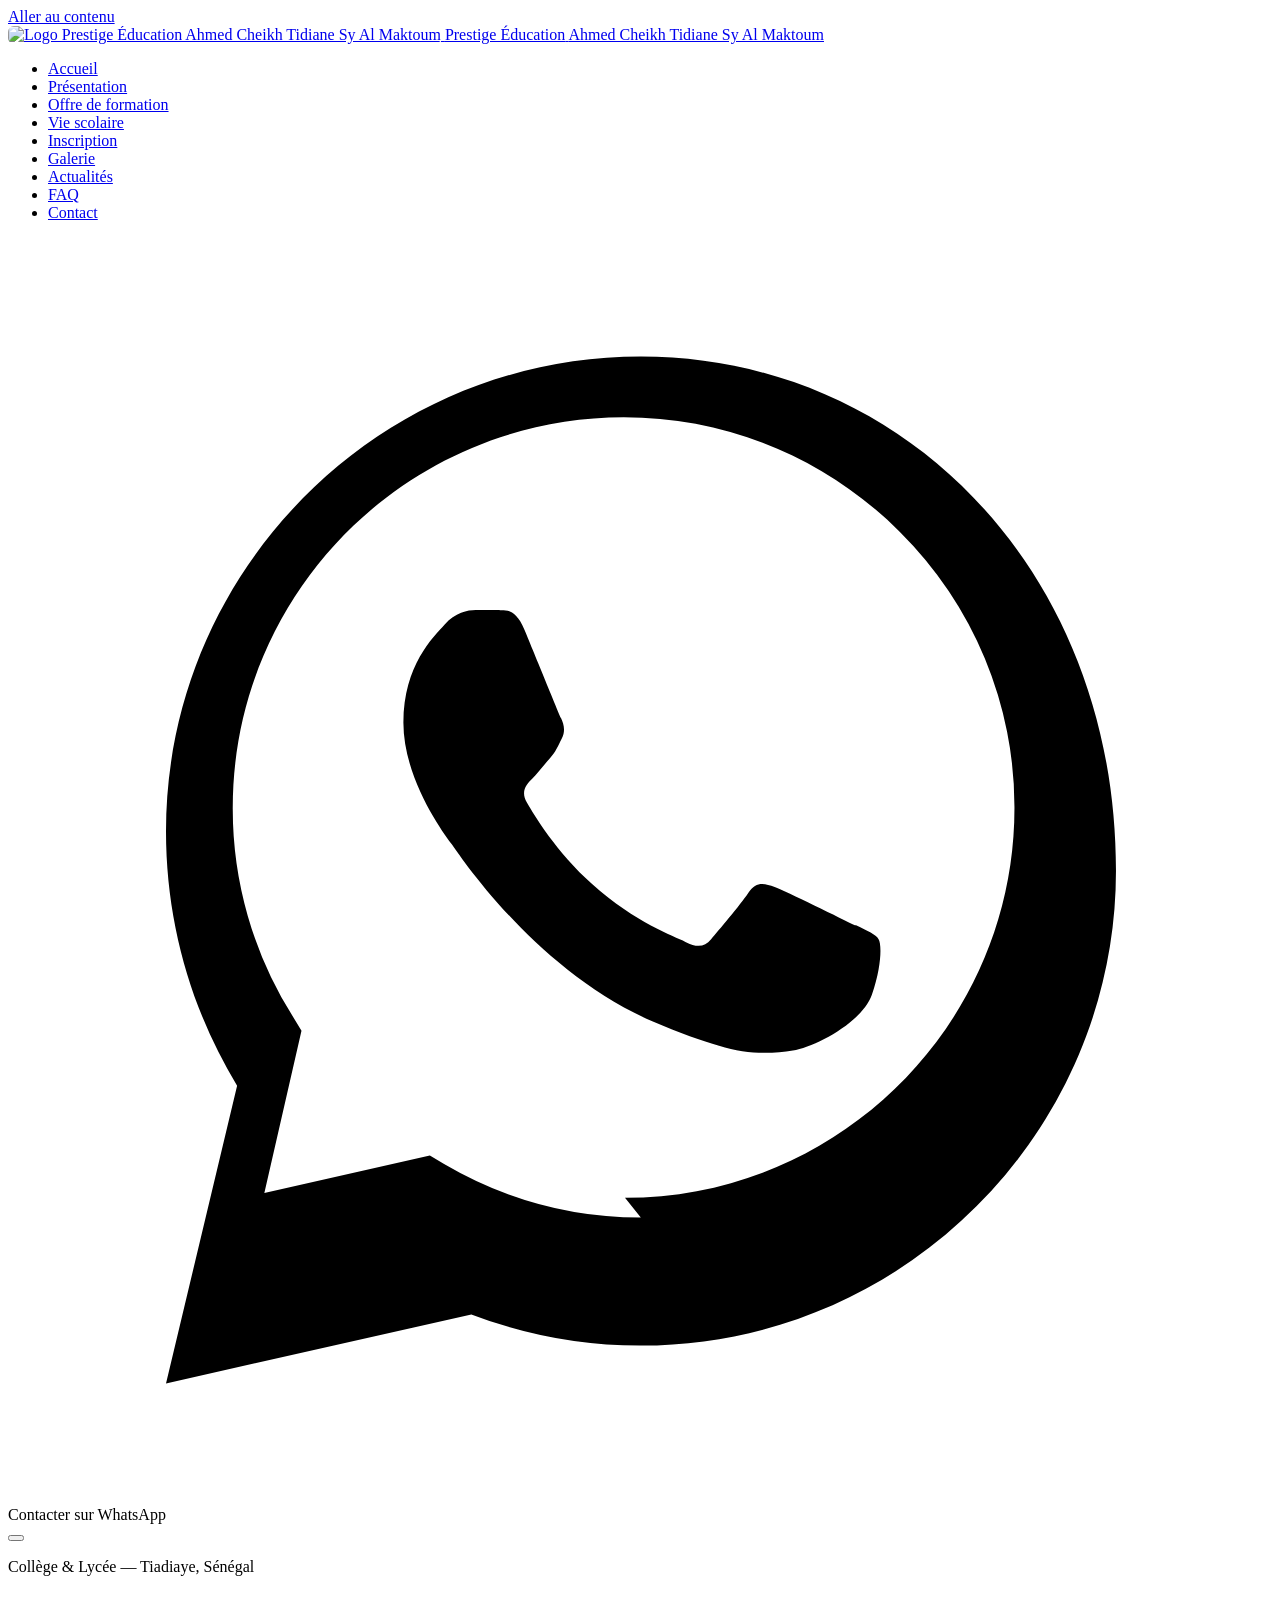
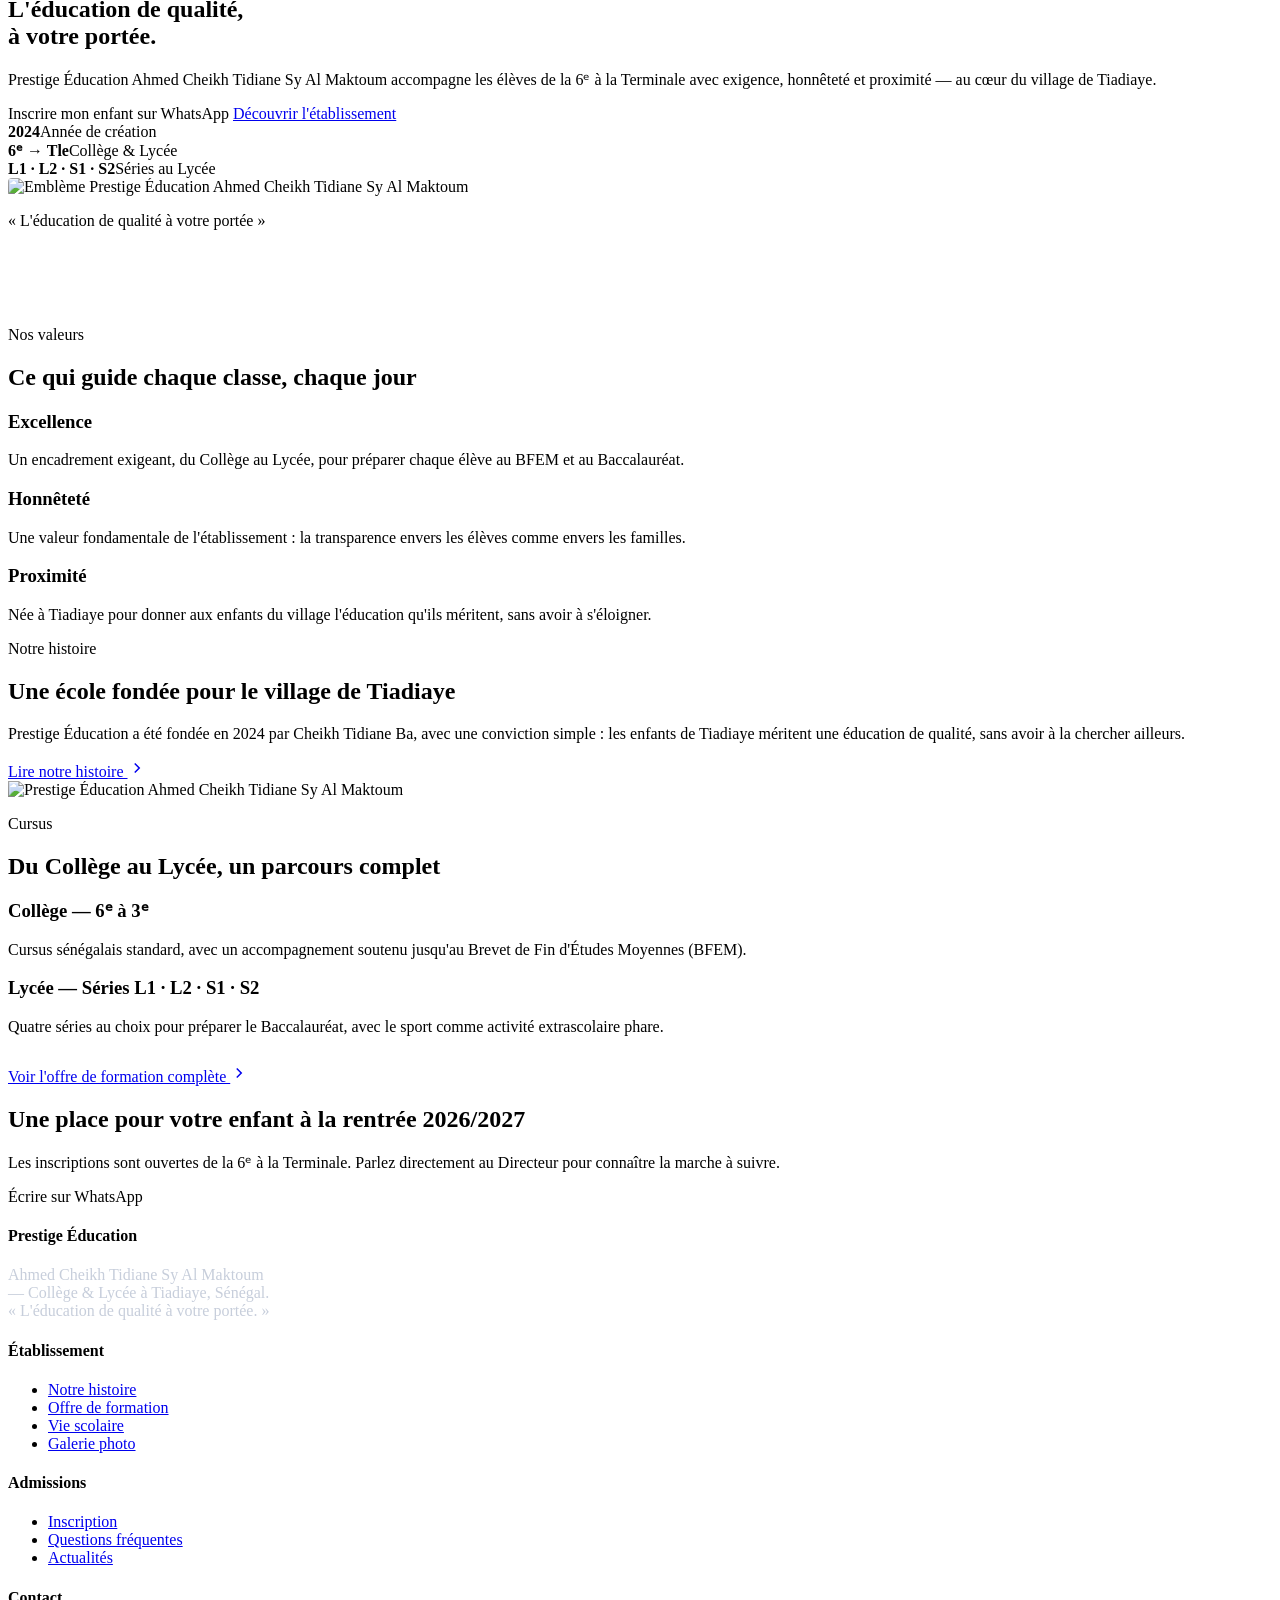
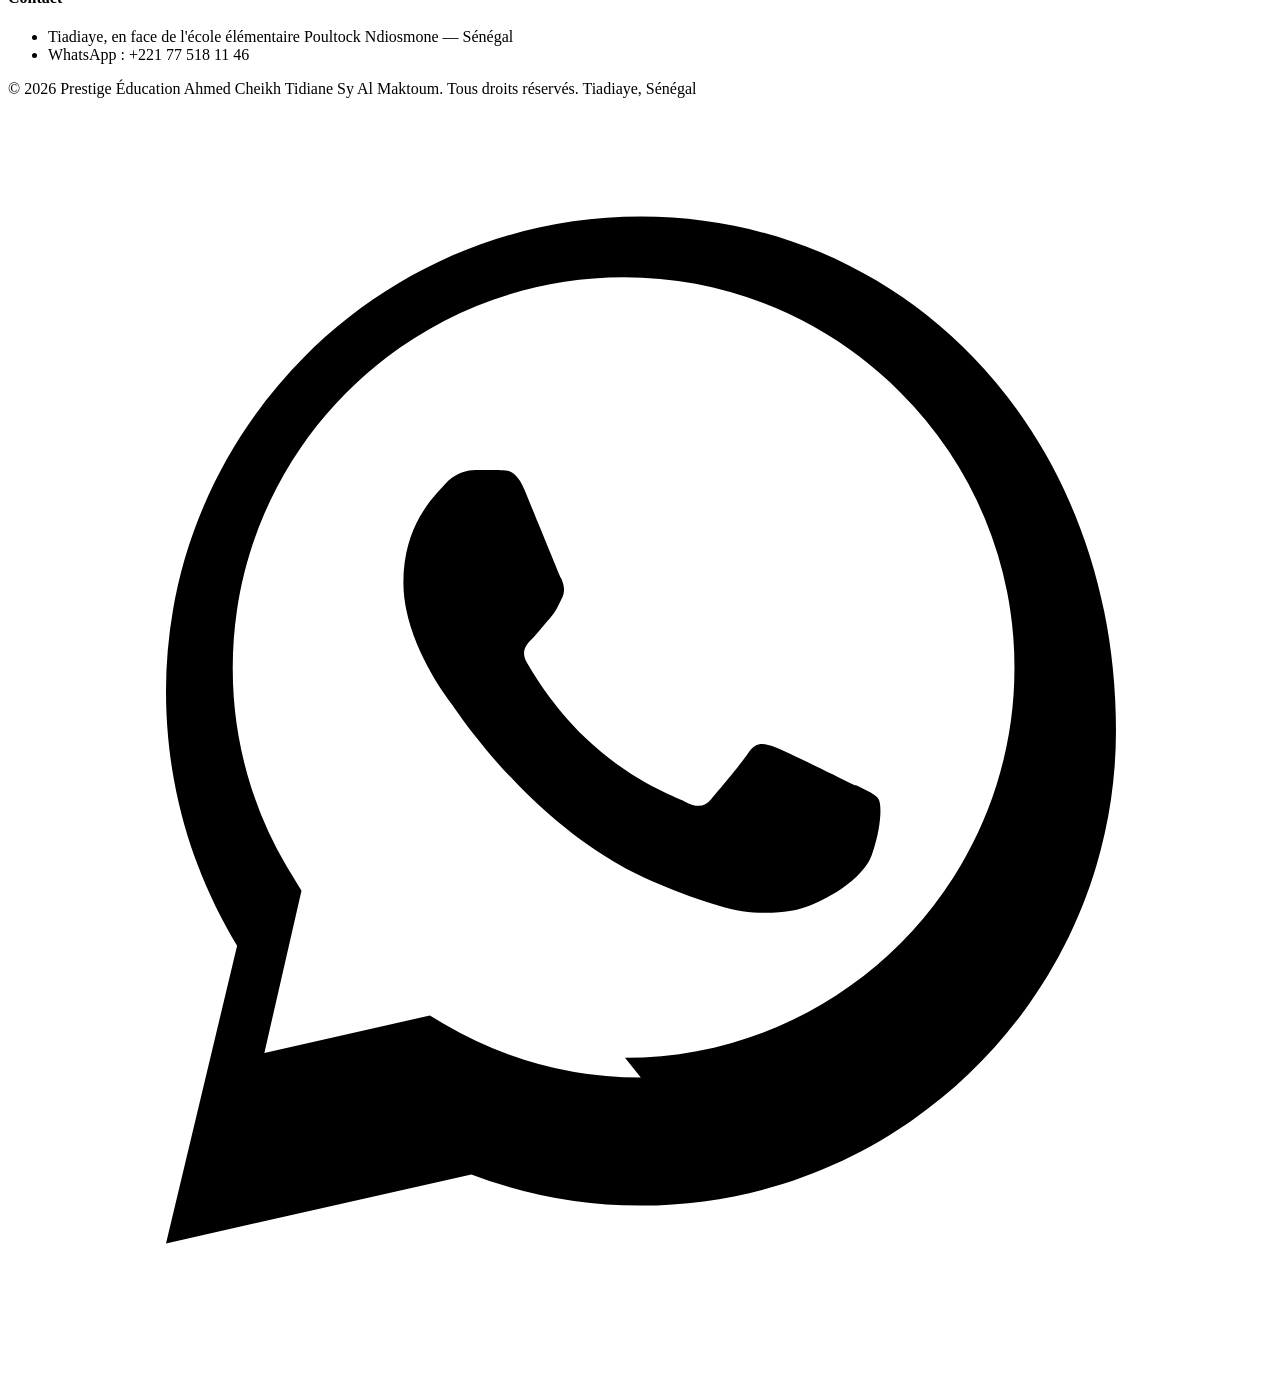
==== index.html @ 065942e3 "Add files via upload" ====
<!doctype html>
<html lang="fr">
<head>
<meta charset="UTF-8">
<meta name="viewport" content="width=device-width, initial-scale=1.0">
<title>Accueil — Prestige Éducation Ahmed Cheikh Tidiane Sy Al Maktoum</title>
<meta name="description" content="Collège et Lycée Prestige Éducation Ahmed Cheikh Tidiane Sy Al Maktoum à Tiadiaye, Sénégal.">
<link rel="icon" href="data:image/svg+xml,<svg xmlns=%22http://www.w3.org/2000/svg%22 viewBox=%220 0 100 100%22><circle cx=%2250%22 cy=%2250%22 r=%2248%22 fill=%22%230E2A52%22/></svg>">
<link rel="preconnect" href="https://fonts.googleapis.com">
<link rel="preconnect" href="https://fonts.gstatic.com" crossorigin>
<link href="https://fonts.googleapis.com/css2?family=Fraunces:ital,opsz,wght@0,9..144,400;0,9..144,600;0,9..144,700;1,9..144,500&family=Work+Sans:wght@400;500;600;700&display=swap" rel="stylesheet">
<link rel="stylesheet" href="css/style.css">
</head>
<body>
<a href="#main" class="skip-link">Aller au contenu</a>
<header class="site-header">
  <div class="container nav-row">
    <a href="index.html" class="brand">
      <img src="images/logo.jpeg" alt="Logo Prestige Éducation Ahmed Cheikh Tidiane Sy Al Maktoum" class="emblem" style="border-radius:6px;">
      <span class="brand-text">
        <span class="line1">Prestige Éducation</span>
        <span class="line2">Ahmed Cheikh Tidiane Sy Al Maktoum</span>
      </span>
    </a>
    <nav class="main-nav" aria-label="Navigation principale">
      <ul>
        <li><a href="index.html" class="active">Accueil</a></li>
<li><a href="presentation.html" class="">Présentation</a></li>
<li><a href="formation.html" class="">Offre de formation</a></li>
<li><a href="vie-scolaire.html" class="">Vie scolaire</a></li>
<li><a href="inscription.html" class="">Inscription</a></li>
<li><a href="galerie.html" class="">Galerie</a></li>
<li><a href="actualites.html" class="">Actualités</a></li>
<li><a href="faq.html" class="">FAQ</a></li>
<li><a href="contact.html" class="">Contact</a></li>

      </ul>
      <a class="btn nav-cta" data-wa data-wa-message="Bonjour, je souhaite avoir des informations sur Prestige Éducation Ahmed Cheikh Tidiane Sy Al Maktoum.">
        <svg viewBox="0 0 32 32" fill="currentColor" xmlns="http://www.w3.org/2000/svg"><path d="M16.02 3C9.4 3 4 8.4 4 15.02c0 2.36.66 4.56 1.8 6.44L4 29l7.73-1.75a11.94 11.94 0 0 0 4.29.79h.01c6.62 0 12.02-5.4 12.02-12.02C28.05 8.4 22.65 3 16.02 3zm0 21.8h-.01a9.9 9.9 0 0 1-4.97-1.36l-.36-.21-4.19.95.94-4.11-.23-.38a9.83 9.83 0 0 1-1.51-5.27c0-5.45 4.43-9.88 9.9-9.88 2.64 0 5.12 1.03 6.99 2.9a9.82 9.82 0 0 1 2.9 6.99c0 5.45-4.43 9.87-9.86 9.87zm5.42-7.4c-.3-.15-1.76-.87-2.03-.97-.27-.1-.47-.15-.67.15-.2.3-.77.97-.94 1.17-.17.2-.35.22-.65.07-.3-.15-1.24-.46-2.37-1.47-.88-.78-1.47-1.75-1.64-2.05-.17-.3-.02-.46.13-.61.13-.13.3-.35.45-.52.15-.17.2-.3.3-.5.1-.2.05-.37-.02-.52-.07-.15-.67-1.62-.92-2.22-.24-.58-.49-.5-.67-.51h-.57c-.2 0-.52.07-.79.37s-1.04 1.02-1.04 2.48 1.07 2.87 1.22 3.07c.15.2 2.1 3.2 5.08 4.49.71.31 1.26.49 1.69.62.71.23 1.36.2 1.87.12.57-.09 1.76-.72 2-1.41.25-.7.25-1.29.17-1.41-.07-.12-.27-.2-.57-.35z"/></svg> Contacter sur WhatsApp
      </a>
    </nav>
    <button class="nav-toggle" aria-label="Ouvrir le menu" aria-expanded="false">
      <span></span><span></span><span></span>
    </button>
  </div>
</header>
<main id="main">

<section class="hero">
  <div class="container">
    <div class="hero-copy reveal in">
      <p class="eyebrow">Collège &amp; Lycée — Tiadiaye, Sénégal</p>
      <h1>L'éducation de qualité,<br>à votre portée.</h1>
      <p class="lede">Prestige Éducation Ahmed Cheikh Tidiane Sy Al Maktoum accompagne les élèves de la 6ᵉ à la Terminale avec exigence, honnêteté et proximité — au cœur du village de Tiadiaye.</p>
      <div class="buttons">
        <a class="btn btn-primary" data-wa data-wa-message="Bonjour, je souhaite inscrire mon enfant à Prestige Éducation Ahmed Cheikh Tidiane Sy Al Maktoum. Pouvez-vous m'indiquer la marche à suivre ?">Inscrire mon enfant sur WhatsApp</a>
        <a class="btn btn-outline" href="presentation.html">Découvrir l'établissement</a>
      </div>
      <div class="hero-stats">
        <div><strong>2024</strong><span>Année de création</span></div>
        <div><strong>6ᵉ → Tle</strong><span>Collège &amp; Lycée</span></div>
        <div><strong>L1 · L2 · S1 · S2</strong><span>Séries au Lycée</span></div>
      </div>
    </div>
    <div class="hero-crest reveal in">
      <img src="images/logo.jpeg" alt="Emblème Prestige Éducation Ahmed Cheikh Tidiane Sy Al Maktoum" style="border-radius:4px;">
      <p class="path-caption">« L'éducation de qualité à votre portée »</p>
    </div>
  </div>
  <div class="trail" aria-hidden="true">
  <svg viewBox="0 0 1180 56" preserveAspectRatio="none">
    <path d="M0 40 C 200 10, 400 60, 600 28 S 1000 10, 1180 34" fill="none" stroke="var(--gold-light)" stroke-width="2" stroke-dasharray="1 10" stroke-linecap="round"/>
  </svg>
</div>
</section>

<section class="section-alt">
  <div class="container">
    <div class="section-head center reveal">
      <p class="eyebrow" style="justify-content:center;">Nos valeurs</p>
      <h2>Ce qui guide chaque classe, chaque jour</h2>
    </div>
    <div class="grid grid-3">
      <div class="card value-card reveal"><h3>Excellence</h3><p>Un encadrement exigeant, du Collège au Lycée, pour préparer chaque élève au BFEM et au Baccalauréat.</p></div>
      <div class="card value-card reveal"><h3>Honnêteté</h3><p>Une valeur fondamentale de l'établissement : la transparence envers les élèves comme envers les familles.</p></div>
      <div class="card value-card reveal"><h3>Proximité</h3><p>Née à Tiadiaye pour donner aux enfants du village l'éducation qu'ils méritent, sans avoir à s'éloigner.</p></div>
    </div>
  </div>
</section>

<section>
  <div class="container">
    <div class="grid grid-2" style="align-items:center;gap:60px;">
      <div class="reveal">
        <p class="eyebrow">Notre histoire</p>
        <h2>Une école fondée pour le village de Tiadiaye</h2>
        <p>Prestige Éducation a été fondée en 2024 par Cheikh Tidiane Ba, avec une conviction simple : les enfants de Tiadiaye méritent une éducation de qualité, sans avoir à la chercher ailleurs.</p>
        <a class="btn btn-outline" href="presentation.html">Lire notre histoire <svg viewBox="0 0 24 24" width="18" height="18" fill="none" stroke="currentColor" stroke-width="2"><path d="M9 18l6-6-6-6"/></svg></a>
      </div>
      <div class="reveal">
        <div class="card" style="padding:0;overflow:hidden;">
          <img src="images/logo.jpeg" alt="Prestige Éducation Ahmed Cheikh Tidiane Sy Al Maktoum">
        </div>
      </div>
    </div>
  </div>
</section>

<section class="section-alt">
  <div class="container">
    <div class="section-head reveal">
      <p class="eyebrow">Cursus</p>
      <h2>Du Collège au Lycée, un parcours complet</h2>
    </div>
    <div class="grid grid-2">
      <div class="card reveal">
        <h3>Collège — 6ᵉ à 3ᵉ</h3>
        <p>Cursus sénégalais standard, avec un accompagnement soutenu jusqu'au Brevet de Fin d'Études Moyennes (BFEM).</p>
      </div>
      <div class="card reveal">
        <h3>Lycée — Séries L1 · L2 · S1 · S2</h3>
        <p>Quatre séries au choix pour préparer le Baccalauréat, avec le sport comme activité extrascolaire phare.</p>
      </div>
    </div>
    <p style="margin-top:28px;"><a class="btn btn-gold" href="formation.html">Voir l'offre de formation complète <svg viewBox="0 0 24 24" width="18" height="18" fill="none" stroke="currentColor" stroke-width="2"><path d="M9 18l6-6-6-6"/></svg></a></p>
  </div>
</section>

<section class="section-navy">
  <div class="container cta-banner">
    <h2>Une place pour votre enfant à la rentrée 2026/2027</h2>
    <p>Les inscriptions sont ouvertes de la 6ᵉ à la Terminale. Parlez directement au Directeur pour connaître la marche à suivre.</p>
    <div class="buttons">
      <a class="btn btn-primary" data-wa data-wa-message="Bonjour, je souhaite inscrire mon enfant à Prestige Éducation Ahmed Cheikh Tidiane Sy Al Maktoum. Pouvez-vous m'indiquer la marche à suivre ?">Écrire sur WhatsApp</a>
      <a class="btn btn-outline" style="border-color:#fff;color:#fff;" href="inscription.html">Voir la procédure d'inscription</a>
    </div>
  </div>
</section>
</main>
<footer class="site-footer">
  <div class="container">
    <div class="footer-grid">
      <div>
        <h4>Prestige Éducation</h4>
        <p style="color:#C7CEDB;max-width:34ch;">Ahmed Cheikh Tidiane Sy Al Maktoum — Collège &amp; Lycée à Tiadiaye, Sénégal. « L'éducation de qualité à votre portée. »</p>
      </div>
      <div>
        <h4>Établissement</h4>
        <ul>
          <li><a href="presentation.html">Notre histoire</a></li>
          <li><a href="formation.html">Offre de formation</a></li>
          <li><a href="vie-scolaire.html">Vie scolaire</a></li>
          <li><a href="galerie.html">Galerie photo</a></li>
        </ul>
      </div>
      <div>
        <h4>Admissions</h4>
        <ul>
          <li><a href="inscription.html">Inscription</a></li>
          <li><a href="faq.html">Questions fréquentes</a></li>
          <li><a href="actualites.html">Actualités</a></li>
        </ul>
      </div>
      <div>
        <h4>Contact</h4>
        <ul>
          <li>Tiadiaye, en face de l'école élémentaire Poultock Ndiosmone — Sénégal</li>
          <li><a data-wa data-wa-message="Bonjour, je souhaite avoir des informations sur Prestige Éducation Ahmed Cheikh Tidiane Sy Al Maktoum.">WhatsApp : +221 77 518 11 46</a></li>
        </ul>
      </div>
    </div>
    <div class="footer-bottom">
      <span>© 2026 Prestige Éducation Ahmed Cheikh Tidiane Sy Al Maktoum. Tous droits réservés.</span>
      <span>Tiadiaye, Sénégal</span>
    </div>
  </div>
</footer>
<a class="wa-float" data-wa data-wa-message="Bonjour, je souhaite avoir des informations sur Prestige Éducation Ahmed Cheikh Tidiane Sy Al Maktoum." aria-label="Discuter sur WhatsApp"><svg viewBox="0 0 32 32" fill="currentColor" xmlns="http://www.w3.org/2000/svg"><path d="M16.02 3C9.4 3 4 8.4 4 15.02c0 2.36.66 4.56 1.8 6.44L4 29l7.73-1.75a11.94 11.94 0 0 0 4.29.79h.01c6.62 0 12.02-5.4 12.02-12.02C28.05 8.4 22.65 3 16.02 3zm0 21.8h-.01a9.9 9.9 0 0 1-4.97-1.36l-.36-.21-4.19.95.94-4.11-.23-.38a9.83 9.83 0 0 1-1.51-5.27c0-5.45 4.43-9.88 9.9-9.88 2.64 0 5.12 1.03 6.99 2.9a9.82 9.82 0 0 1 2.9 6.99c0 5.45-4.43 9.87-9.86 9.87zm5.42-7.4c-.3-.15-1.76-.87-2.03-.97-.27-.1-.47-.15-.67.15-.2.3-.77.97-.94 1.17-.17.2-.35.22-.65.07-.3-.15-1.24-.46-2.37-1.47-.88-.78-1.47-1.75-1.64-2.05-.17-.3-.02-.46.13-.61.13-.13.3-.35.45-.52.15-.17.2-.3.3-.5.1-.2.05-.37-.02-.52-.07-.15-.67-1.62-.92-2.22-.24-.58-.49-.5-.67-.51h-.57c-.2 0-.52.07-.79.37s-1.04 1.02-1.04 2.48 1.07 2.87 1.22 3.07c.15.2 2.1 3.2 5.08 4.49.71.31 1.26.49 1.69.62.71.23 1.36.2 1.87.12.57-.09 1.76-.72 2-1.41.25-.7.25-1.29.17-1.41-.07-.12-.27-.2-.57-.35z"/></svg></a>
<script src="js/main.js"></script>
</body>
</html>
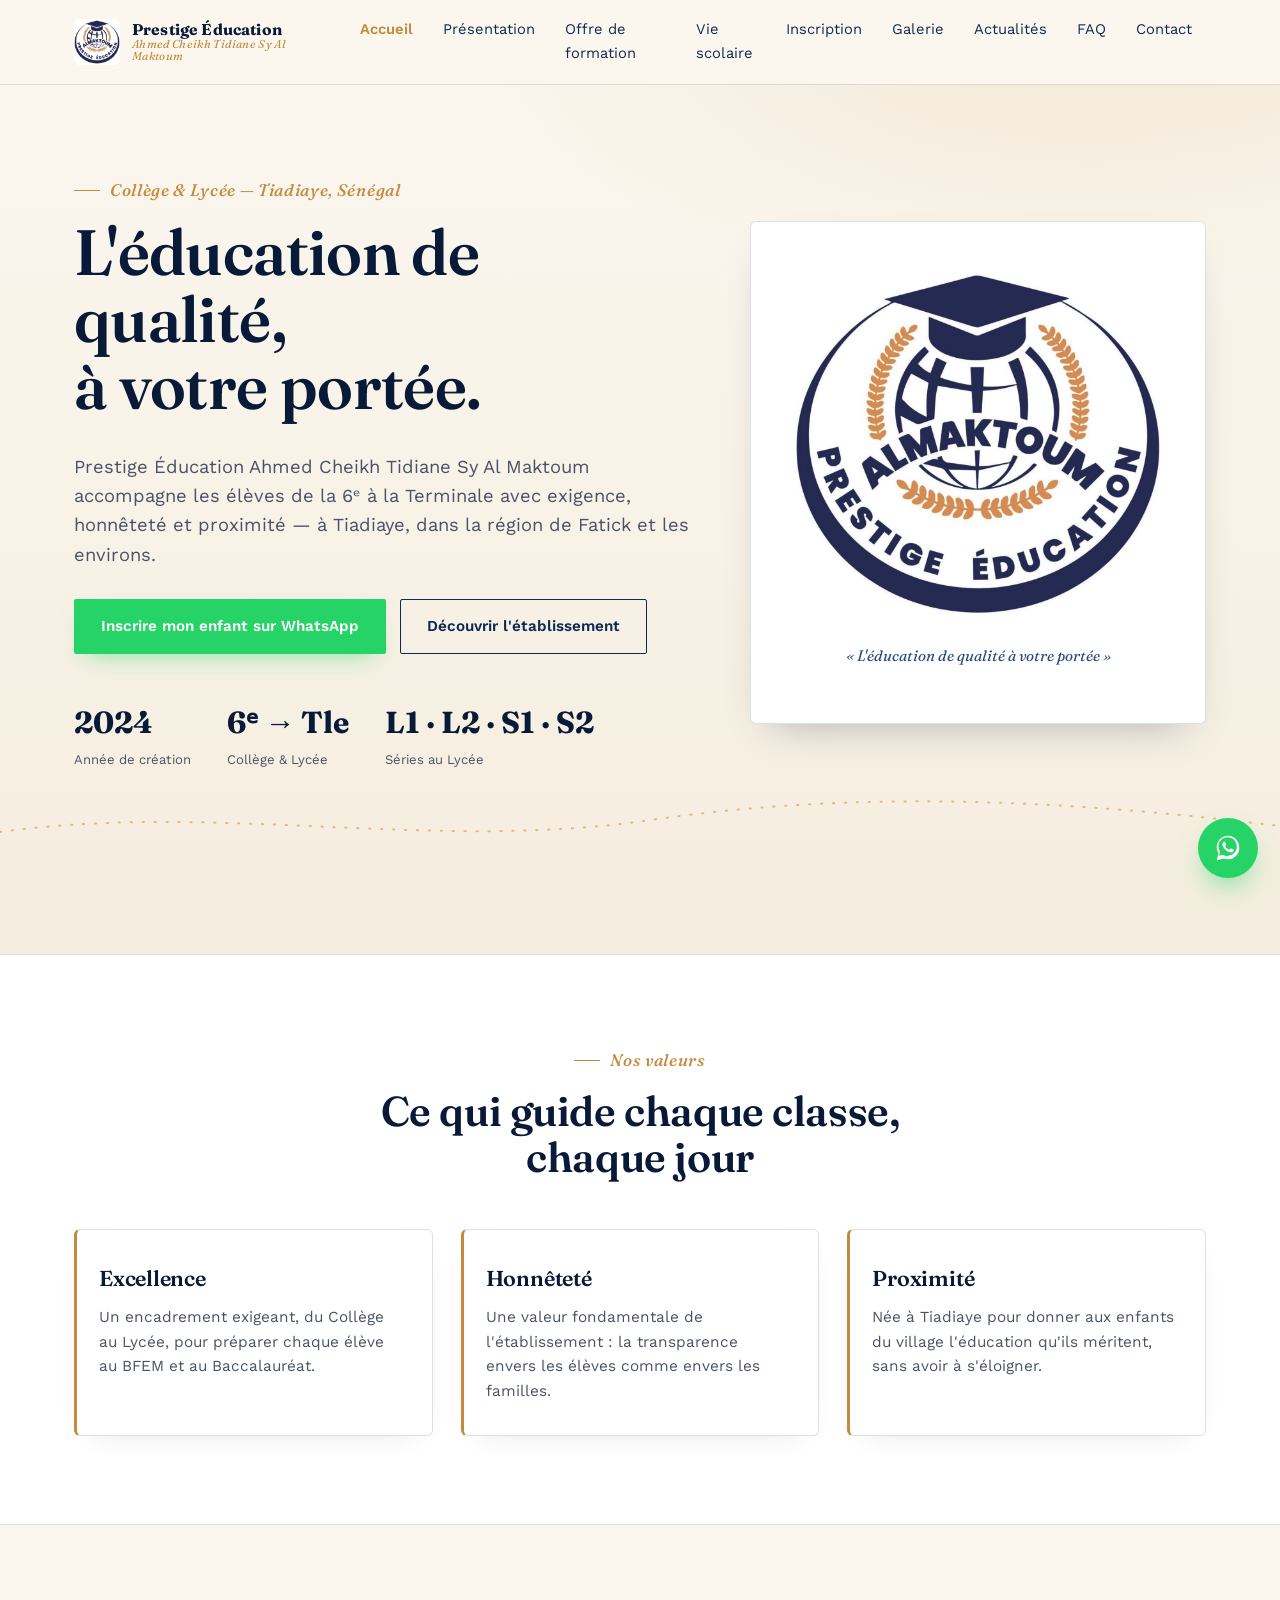
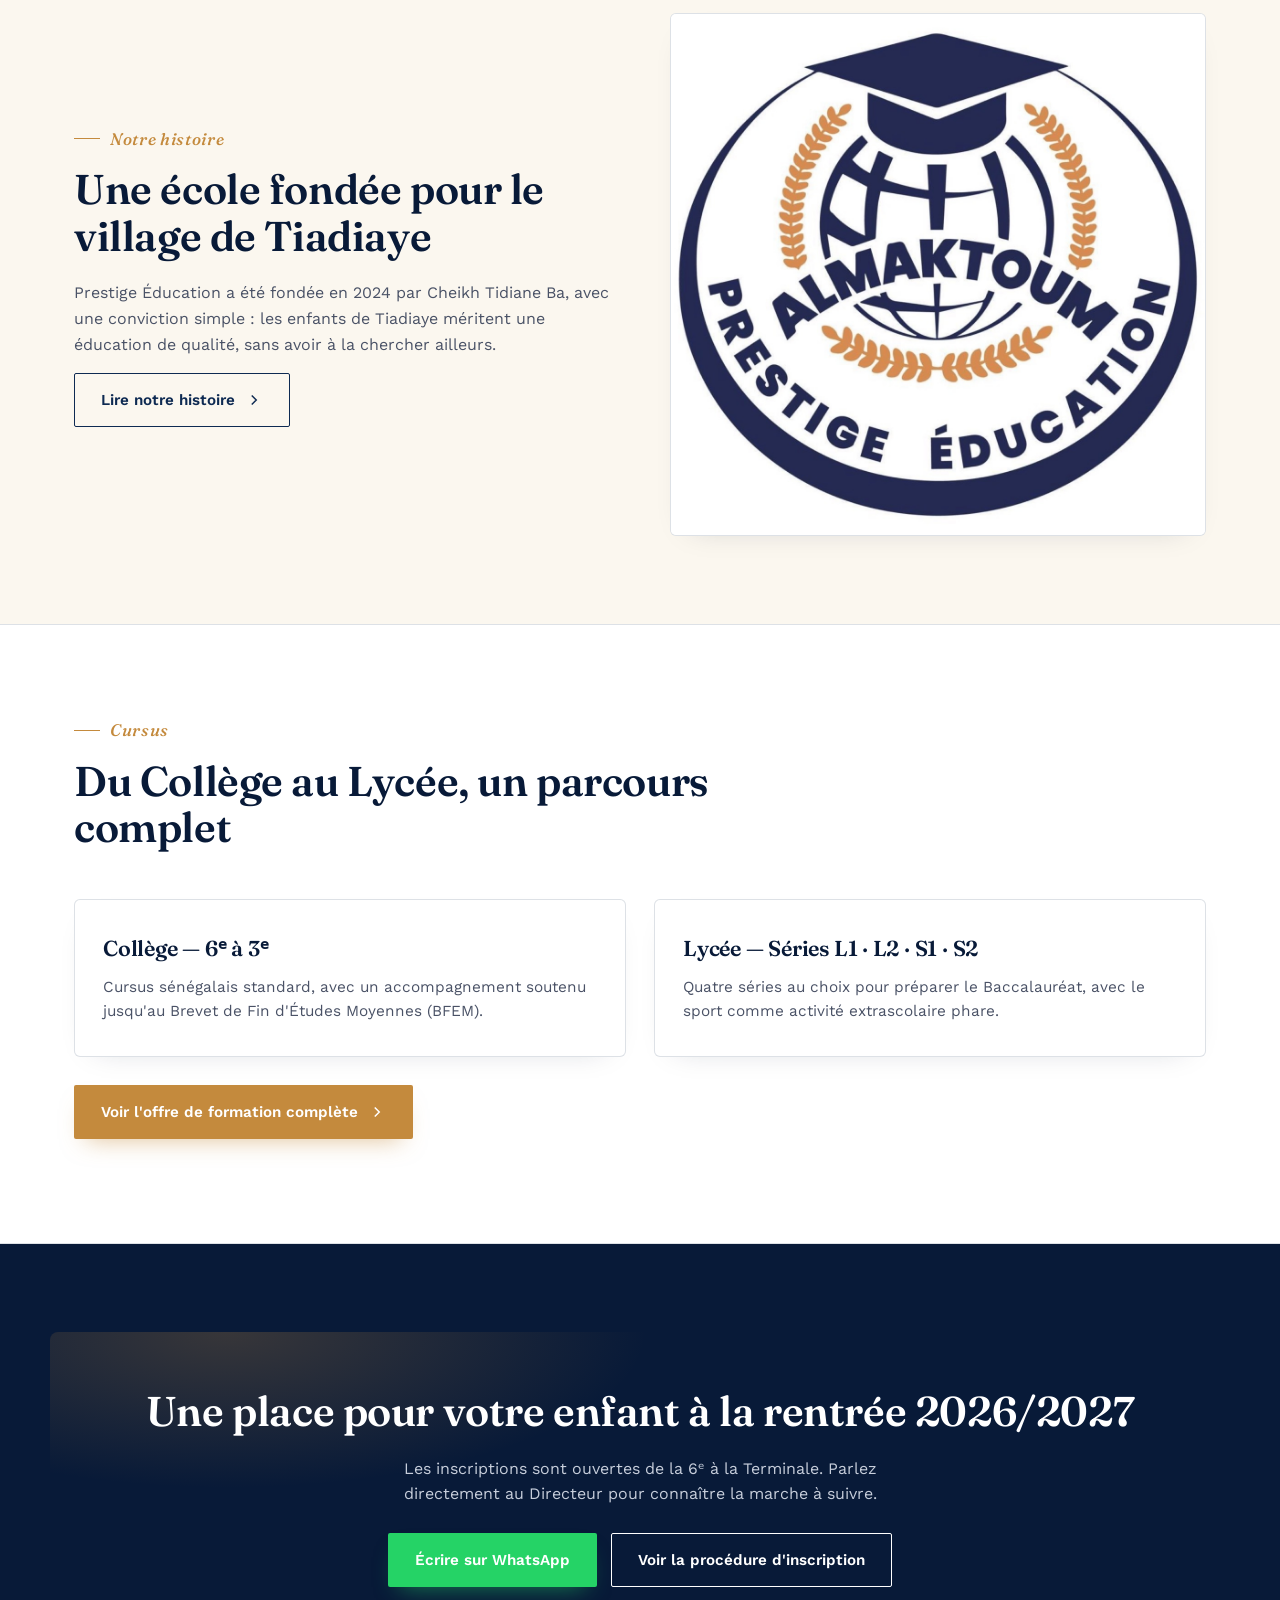
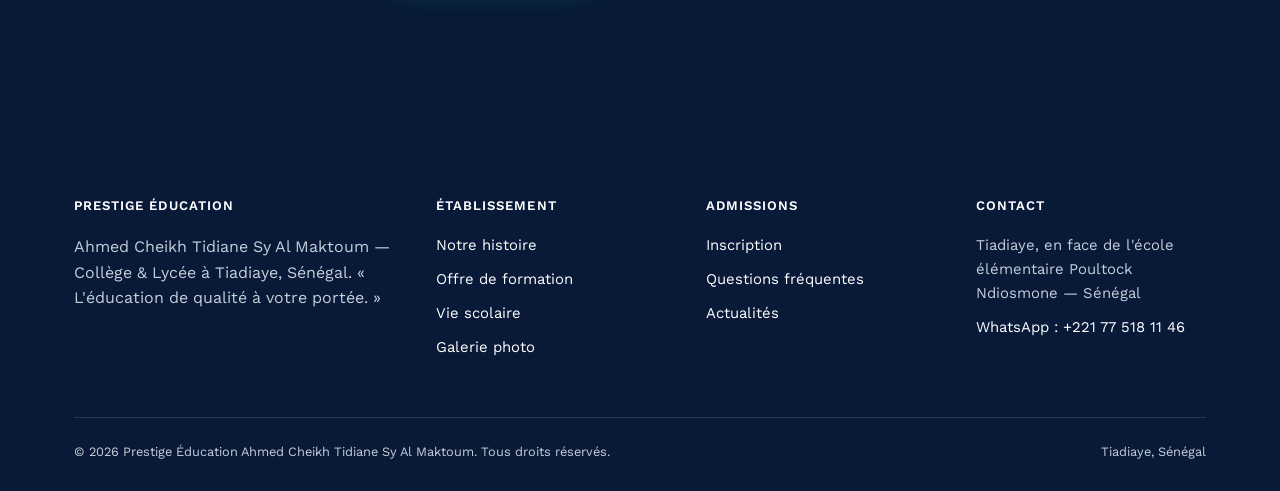
==== commit 257ef59d: "Add files via upload" ====
--- a/index.html
+++ b/index.html
@@ -35,9 +35,6 @@
 <li><a href="contact.html" class="">Contact</a></li>
 
       </ul>
-      <a class="btn nav-cta" data-wa data-wa-message="Bonjour, je souhaite avoir des informations sur Prestige Éducation Ahmed Cheikh Tidiane Sy Al Maktoum.">
-        <svg viewBox="0 0 32 32" fill="currentColor" xmlns="http://www.w3.org/2000/svg"><path d="M16.02 3C9.4 3 4 8.4 4 15.02c0 2.36.66 4.56 1.8 6.44L4 29l7.73-1.75a11.94 11.94 0 0 0 4.29.79h.01c6.62 0 12.02-5.4 12.02-12.02C28.05 8.4 22.65 3 16.02 3zm0 21.8h-.01a9.9 9.9 0 0 1-4.97-1.36l-.36-.21-4.19.95.94-4.11-.23-.38a9.83 9.83 0 0 1-1.51-5.27c0-5.45 4.43-9.88 9.9-9.88 2.64 0 5.12 1.03 6.99 2.9a9.82 9.82 0 0 1 2.9 6.99c0 5.45-4.43 9.87-9.86 9.87zm5.42-7.4c-.3-.15-1.76-.87-2.03-.97-.27-.1-.47-.15-.67.15-.2.3-.77.97-.94 1.17-.17.2-.35.22-.65.07-.3-.15-1.24-.46-2.37-1.47-.88-.78-1.47-1.75-1.64-2.05-.17-.3-.02-.46.13-.61.13-.13.3-.35.45-.52.15-.17.2-.3.3-.5.1-.2.05-.37-.02-.52-.07-.15-.67-1.62-.92-2.22-.24-.58-.49-.5-.67-.51h-.57c-.2 0-.52.07-.79.37s-1.04 1.02-1.04 2.48 1.07 2.87 1.22 3.07c.15.2 2.1 3.2 5.08 4.49.71.31 1.26.49 1.69.62.71.23 1.36.2 1.87.12.57-.09 1.76-.72 2-1.41.25-.7.25-1.29.17-1.41-.07-.12-.27-.2-.57-.35z"/></svg> Contacter sur WhatsApp
-      </a>
     </nav>
     <button class="nav-toggle" aria-label="Ouvrir le menu" aria-expanded="false">
       <span></span><span></span><span></span>
@@ -51,7 +48,7 @@
     <div class="hero-copy reveal in">
       <p class="eyebrow">Collège &amp; Lycée — Tiadiaye, Sénégal</p>
       <h1>L'éducation de qualité,<br>à votre portée.</h1>
-      <p class="lede">Prestige Éducation Ahmed Cheikh Tidiane Sy Al Maktoum accompagne les élèves de la 6ᵉ à la Terminale avec exigence, honnêteté et proximité — au cœur du village de Tiadiaye.</p>
+      <p class="lede">Prestige Éducation Ahmed Cheikh Tidiane Sy Al Maktoum accompagne les élèves de la 6ᵉ à la Terminale avec exigence, honnêteté et proximité — à Tiadiaye, dans la région de Fatick et les environs.</p>
       <div class="buttons">
         <a class="btn btn-primary" data-wa data-wa-message="Bonjour, je souhaite inscrire mon enfant à Prestige Éducation Ahmed Cheikh Tidiane Sy Al Maktoum. Pouvez-vous m'indiquer la marche à suivre ?">Inscrire mon enfant sur WhatsApp</a>
         <a class="btn btn-outline" href="presentation.html">Découvrir l'établissement</a>
--- a/css/style.css
+++ b/css/style.css
@@ -0,0 +1,280 @@
+/* =========================================================
+   PRESTIGE ÉDUCATION — Design tokens
+   Palette dérivée du logo réel : bleu marine + or, fond clair
+   ========================================================= */
+:root{
+  --navy: #0E2A52;
+  --navy-deep: #081A38;
+  --navy-soft: #274B7E;
+  --gold: #C48A3D;
+  --gold-light: #E3B979;
+  --cream: #FBF7EF;
+  --sand: #F2E9D8;
+  --ivory: #FFFFFF;
+  --ink: #1C2333;
+  --ink-soft: #4A5266;
+  --line: rgba(14,42,82,0.14);
+  --radius: 4px;
+  --shadow: 0 18px 40px -22px rgba(8,26,56,0.35);
+  --wa: #25D366;
+  --font-display: "Fraunces", "Iowan Old Style", Georgia, serif;
+  --font-body: "Work Sans", "Segoe UI", sans-serif;
+  --maxw: 1180px;
+}
+
+*{box-sizing:border-box;}
+html{scroll-behavior:smooth;}
+body{
+  margin:0;
+  font-family:var(--font-body);
+  background:var(--cream);
+  color:var(--ink);
+  line-height:1.6;
+  -webkit-font-smoothing:antialiased;
+}
+img{max-width:100%;display:block;}
+a{color:inherit;}
+.container{max-width:var(--maxw);margin:0 auto;padding:0 24px;}
+
+/* Skip link / focus */
+.skip-link{position:absolute;left:-999px;top:0;background:var(--navy);color:#fff;padding:10px 16px;z-index:200;}
+.skip-link:focus{left:16px;top:16px;}
+a:focus-visible, button:focus-visible{outline:3px solid var(--gold);outline-offset:2px;}
+@media (prefers-reduced-motion: reduce){
+  html{scroll-behavior:auto;}
+  *{animation-duration:0.01ms !important; transition-duration:0.01ms !important;}
+}
+
+/* Eyebrow / labels */
+.eyebrow{
+  font-family:var(--font-display);
+  font-style:italic;
+  font-weight:500;
+  color:var(--gold);
+  letter-spacing:.04em;
+  font-size:1.05rem;
+  display:inline-flex;
+  align-items:center;
+  gap:10px;
+  margin:0 0 14px;
+}
+.eyebrow::before{content:"";width:26px;height:1px;background:var(--gold);display:inline-block;}
+
+h1,h2,h3,h4{font-family:var(--font-display);color:var(--navy-deep);margin:0 0 .5em;font-weight:600;letter-spacing:-.01em;}
+h1{font-size:clamp(2.4rem,5vw,4rem);line-height:1.05;font-weight:600;}
+h2{font-size:clamp(1.8rem,3.4vw,2.6rem);line-height:1.12;}
+h3{font-size:1.35rem;}
+p{color:var(--ink-soft);margin:0 0 1em;}
+.lede{font-size:1.15rem;color:var(--ink-soft);max-width:60ch;}
+
+/* ===== Header ===== */
+.site-header{
+  position:sticky;top:0;z-index:100;
+  background:rgba(251,247,239,0.92);
+  backdrop-filter:blur(8px);
+  border-bottom:1px solid var(--line);
+}
+.nav-row{display:flex;align-items:center;justify-content:space-between;height:84px;gap:24px;}
+.brand{display:flex;align-items:center;gap:12px;text-decoration:none;color:var(--navy-deep);}
+.brand .emblem{width:46px;height:46px;flex:none;}
+.brand-text{font-family:var(--font-display);line-height:1.05;}
+.brand-text .line1{display:block;font-weight:700;font-size:.98rem;letter-spacing:.01em;}
+.brand-text .line2{display:block;font-size:.72rem;color:var(--gold);font-style:italic;letter-spacing:.03em;}
+
+.main-nav{display:flex;align-items:center;gap:2px;}
+.main-nav ul{list-style:none;display:flex;gap:2px;margin:0;padding:0;}
+.main-nav a{
+  display:block;padding:10px 14px;text-decoration:none;font-size:.92rem;
+  color:var(--navy);border-radius:var(--radius);
+}
+.main-nav a:hover{background:var(--sand);}
+.main-nav a.active{color:var(--gold);font-weight:600;}
+.nav-cta{
+  display:inline-flex;align-items:center;gap:8px;background:var(--wa);color:#fff;
+  padding:10px 18px;border-radius:30px;text-decoration:none;font-weight:600;font-size:.9rem;
+  box-shadow:0 8px 18px -8px rgba(37,211,102,.6);
+  white-space:nowrap;
+}
+.nav-toggle{display:none;background:none;border:1px solid var(--line);border-radius:var(--radius);width:44px;height:44px;cursor:pointer;}
+.nav-toggle span{display:block;width:20px;height:2px;background:var(--navy);margin:5px auto;transition:.25s;}
+.nav-toggle.open span:nth-child(1){transform:translateY(7px) rotate(45deg);}
+.nav-toggle.open span:nth-child(2){opacity:0;}
+.nav-toggle.open span:nth-child(3){transform:translateY(-7px) rotate(-45deg);}
+
+@media (max-width:900px){
+  .nav-toggle{display:block;}
+  .main-nav{
+    position:fixed;inset:84px 0 0 0;background:var(--cream);
+    flex-direction:column;align-items:stretch;padding:20px;
+    transform:translateX(100%);transition:transform .3s ease;overflow:auto;
+  }
+  .main-nav.open{transform:translateX(0);}
+  .main-nav ul{flex-direction:column;gap:4px;}
+  .main-nav a{font-size:1.1rem;padding:14px;}
+  .main-nav .nav-cta{margin-top:16px;justify-content:center;}
+}
+
+/* ===== Hero ===== */
+.hero{position:relative;overflow:hidden;padding:88px 0 100px;background:
+  radial-gradient(1100px 480px at 85% -10%, rgba(196,138,61,.16), transparent 60%),
+  linear-gradient(180deg, var(--cream), var(--sand) 140%);}
+.hero .container{display:grid;grid-template-columns:1.15fr .85fr;gap:60px;align-items:center;}
+.hero-copy .buttons{display:flex;gap:14px;flex-wrap:wrap;margin-top:30px;}
+.btn{
+  display:inline-flex;align-items:center;gap:10px;padding:14px 26px;border-radius:2px;
+  text-decoration:none;font-weight:600;font-size:.95rem;border:1px solid transparent;
+  transition:transform .18s ease, box-shadow .18s ease;
+}
+.btn:hover{transform:translateY(-2px);}
+.btn-primary{background:var(--wa);color:#fff;box-shadow:0 12px 24px -12px rgba(37,211,102,.55);}
+.btn-outline{border-color:var(--navy);color:var(--navy);}
+.btn-outline:hover{background:var(--navy);color:#fff;}
+.btn-gold{background:var(--gold);color:#fff;box-shadow:0 12px 24px -12px rgba(196,138,61,.55);}
+
+.hero-stats{display:flex;gap:36px;margin-top:44px;flex-wrap:wrap;}
+.hero-stats div strong{display:block;font-family:var(--font-display);font-size:1.9rem;color:var(--navy-deep);}
+.hero-stats div span{font-size:.82rem;color:var(--ink-soft);}
+
+.hero-crest{
+  background:var(--ivory);border:1px solid var(--line);border-radius:6px;
+  box-shadow:var(--shadow);padding:40px;position:relative;
+}
+.hero-crest svg{width:100%;height:auto;}
+.hero-crest .path-caption{text-align:center;margin-top:18px;font-family:var(--font-display);font-style:italic;color:var(--navy-soft);font-size:.95rem;}
+
+/* ===== The "sentier de l'excellence" signature motif ===== */
+.trail{position:relative;padding:20px 0 6px;}
+.trail svg{width:100%;height:56px;display:block;}
+.trail-dot{fill:var(--gold);}
+
+/* ===== Sections ===== */
+section{padding:88px 0;}
+.section-alt{background:var(--ivory);border-top:1px solid var(--line);border-bottom:1px solid var(--line);}
+.section-navy{background:var(--navy-deep);color:#EDEFF4;}
+.section-navy h2, .section-navy h3{color:#fff;}
+.section-navy p{color:#C7CEDB;}
+.section-navy .eyebrow{color:var(--gold-light);}
+
+.section-head{max-width:640px;margin:0 0 48px;}
+.section-head.center{margin-left:auto;margin-right:auto;text-align:center;}
+
+.grid{display:grid;gap:28px;}
+.grid-3{grid-template-columns:repeat(3,1fr);}
+.grid-2{grid-template-columns:repeat(2,1fr);}
+.grid-4{grid-template-columns:repeat(4,1fr);}
+@media (max-width:900px){.grid-3,.grid-4{grid-template-columns:1fr 1fr;}}
+@media (max-width:640px){.grid-2,.grid-3,.grid-4{grid-template-columns:1fr;}}
+
+.card{
+  background:var(--ivory);border:1px solid var(--line);border-radius:6px;padding:32px 28px;
+  box-shadow:0 10px 30px -22px rgba(8,26,56,.25);
+}
+.card .icon{width:44px;height:44px;color:var(--gold);margin-bottom:18px;}
+.card h3{margin-bottom:.4em;}
+.card p{margin-bottom:0;font-size:.96rem;}
+
+.value-card{border-left:3px solid var(--gold);padding-left:22px;}
+
+/* Reveal on scroll */
+.reveal{opacity:0;transform:translateY(18px);transition:opacity .6s ease, transform .6s ease;}
+.reveal.in{opacity:1;transform:none;}
+
+/* ===== Footer ===== */
+.site-footer{background:var(--navy-deep);color:#C7CEDB;padding:64px 0 28px;}
+.site-footer a{color:#fff;text-decoration:none;}
+.footer-grid{display:grid;grid-template-columns:1.4fr 1fr 1fr 1fr;gap:40px;}
+.footer-grid h4{color:#fff;font-family:var(--font-body);font-size:.82rem;letter-spacing:.08em;text-transform:uppercase;margin-bottom:18px;}
+.footer-grid ul{list-style:none;margin:0;padding:0;}
+.footer-grid li{margin-bottom:10px;font-size:.93rem;}
+.footer-bottom{margin-top:48px;padding-top:24px;border-top:1px solid rgba(255,255,255,.12);font-size:.8rem;display:flex;justify-content:space-between;flex-wrap:wrap;gap:10px;}
+@media (max-width:800px){.footer-grid{grid-template-columns:1fr 1fr;}}
+
+/* ===== WhatsApp floating button ===== */
+.wa-float{
+  position:fixed;right:22px;bottom:22px;z-index:150;
+  background:var(--wa);color:#fff;width:60px;height:60px;border-radius:50%;
+  display:flex;align-items:center;justify-content:center;text-decoration:none;
+  box-shadow:0 14px 30px -10px rgba(37,211,102,.7);
+  animation:wa-pulse 2.6s ease-in-out infinite;
+}
+.wa-float svg{width:30px;height:30px;}
+@keyframes wa-pulse{
+  0%,100%{box-shadow:0 14px 30px -10px rgba(37,211,102,.7);}
+  50%{box-shadow:0 14px 30px -6px rgba(37,211,102,1),0 0 0 8px rgba(37,211,102,.15);}
+}
+
+/* ===== Page hero (interior pages) ===== */
+.page-hero{padding:64px 0 56px;background:linear-gradient(180deg,var(--sand),var(--cream));border-bottom:1px solid var(--line);}
+.breadcrumb{font-size:.82rem;color:var(--ink-soft);margin-bottom:14px;}
+.breadcrumb a{color:var(--navy-soft);text-decoration:none;}
+
+/* Timeline (histoire) */
+.timeline{border-left:2px solid var(--gold-light);margin-left:10px;padding-left:34px;display:flex;flex-direction:column;gap:36px;}
+.timeline-item{position:relative;}
+.timeline-item::before{content:"";position:absolute;left:-42px;top:4px;width:14px;height:14px;border-radius:50%;background:var(--gold);border:3px solid var(--cream);}
+.timeline-item .year{font-family:var(--font-display);font-style:italic;color:var(--gold);font-size:1.1rem;}
+
+/* Tables (tarifs) */
+.table-wrap{overflow-x:auto;border:1px solid var(--line);border-radius:6px;background:var(--ivory);}
+table{width:100%;border-collapse:collapse;min-width:560px;}
+th,td{padding:16px 20px;text-align:left;border-bottom:1px solid var(--line);font-size:.95rem;}
+thead th{background:var(--navy-deep);color:#fff;font-family:var(--font-display);font-weight:600;font-size:.9rem;letter-spacing:.02em;}
+tbody tr:last-child td{border-bottom:none;}
+tbody tr:hover{background:var(--sand);}
+.tag{display:inline-block;background:var(--sand);color:var(--navy);border-radius:20px;padding:3px 12px;font-size:.78rem;font-weight:600;}
+
+/* Filière tabs */
+.filiere-tabs{display:flex;gap:10px;margin-bottom:28px;flex-wrap:wrap;}
+.filiere-tabs button{
+  font-family:var(--font-body);background:var(--ivory);border:1px solid var(--line);
+  padding:10px 20px;border-radius:30px;cursor:pointer;font-size:.9rem;color:var(--navy);
+}
+.filiere-tabs button.active{background:var(--navy);color:#fff;border-color:var(--navy);}
+.filiere-panel{display:none;}
+.filiere-panel.active{display:block;}
+
+/* FAQ accordion */
+.faq-item{border-bottom:1px solid var(--line);}
+.faq-q{
+  width:100%;text-align:left;background:none;border:none;padding:22px 4px;cursor:pointer;
+  display:flex;justify-content:space-between;align-items:center;gap:20px;
+  font-family:var(--font-display);font-size:1.08rem;color:var(--navy-deep);
+}
+.faq-q .plus{font-size:1.4rem;color:var(--gold);transition:transform .25s;flex:none;}
+.faq-item.open .faq-q .plus{transform:rotate(45deg);}
+.faq-a{max-height:0;overflow:hidden;transition:max-height .3s ease;}
+.faq-a p{padding:0 4px 22px;}
+
+/* Gallery */
+.gallery-grid{display:grid;grid-template-columns:repeat(3,1fr);gap:16px;}
+.gallery-grid figure{margin:0;border-radius:6px;overflow:hidden;background:var(--sand);border:1px solid var(--line);aspect-ratio:4/3;position:relative;}
+.gallery-grid img{width:100%;height:100%;object-fit:cover;}
+.gallery-grid .ph{width:100%;height:100%;display:flex;align-items:center;justify-content:center;color:var(--navy-soft);font-family:var(--font-display);font-style:italic;text-align:center;padding:14px;font-size:.9rem;}
+@media (max-width:800px){.gallery-grid{grid-template-columns:1fr 1fr;}}
+@media (max-width:480px){.gallery-grid{grid-template-columns:1fr;}}
+
+/* Form */
+.form-card{background:var(--ivory);border:1px solid var(--line);border-radius:6px;padding:40px;box-shadow:var(--shadow);}
+.field{margin-bottom:20px;}
+.field label{display:block;font-size:.85rem;font-weight:600;color:var(--navy-deep);margin-bottom:6px;}
+.field input, .field select, .field textarea{
+  width:100%;padding:12px 14px;border:1px solid var(--line);border-radius:4px;font-family:var(--font-body);font-size:.95rem;background:var(--cream);
+}
+.field textarea{min-height:110px;resize:vertical;}
+.checklist{list-style:none;margin:0;padding:0;}
+.checklist li{display:flex;gap:10px;padding:10px 0;border-bottom:1px dashed var(--line);font-size:.94rem;color:var(--ink-soft);}
+.checklist li::before{content:"✓";color:var(--gold);font-weight:700;}
+
+/* Steps */
+.steps{display:flex;flex-direction:column;gap:0;}
+.step{display:grid;grid-template-columns:64px 1fr;gap:22px;padding:26px 0;border-bottom:1px solid var(--line);}
+.step:last-child{border-bottom:none;}
+.step .num{font-family:var(--font-display);font-style:italic;font-size:1.6rem;color:var(--gold);}
+
+.cta-banner{
+  background:var(--navy-deep);color:#fff;border-radius:8px;padding:56px;text-align:center;
+  background-image:radial-gradient(700px 260px at 15% 0%, rgba(196,138,61,.25), transparent 60%);
+}
+.cta-banner h2{color:#fff;}
+.cta-banner p{color:#C7CEDB;max-width:52ch;margin-left:auto;margin-right:auto;}
+.cta-banner .buttons{display:flex;justify-content:center;gap:14px;margin-top:26px;flex-wrap:wrap;}
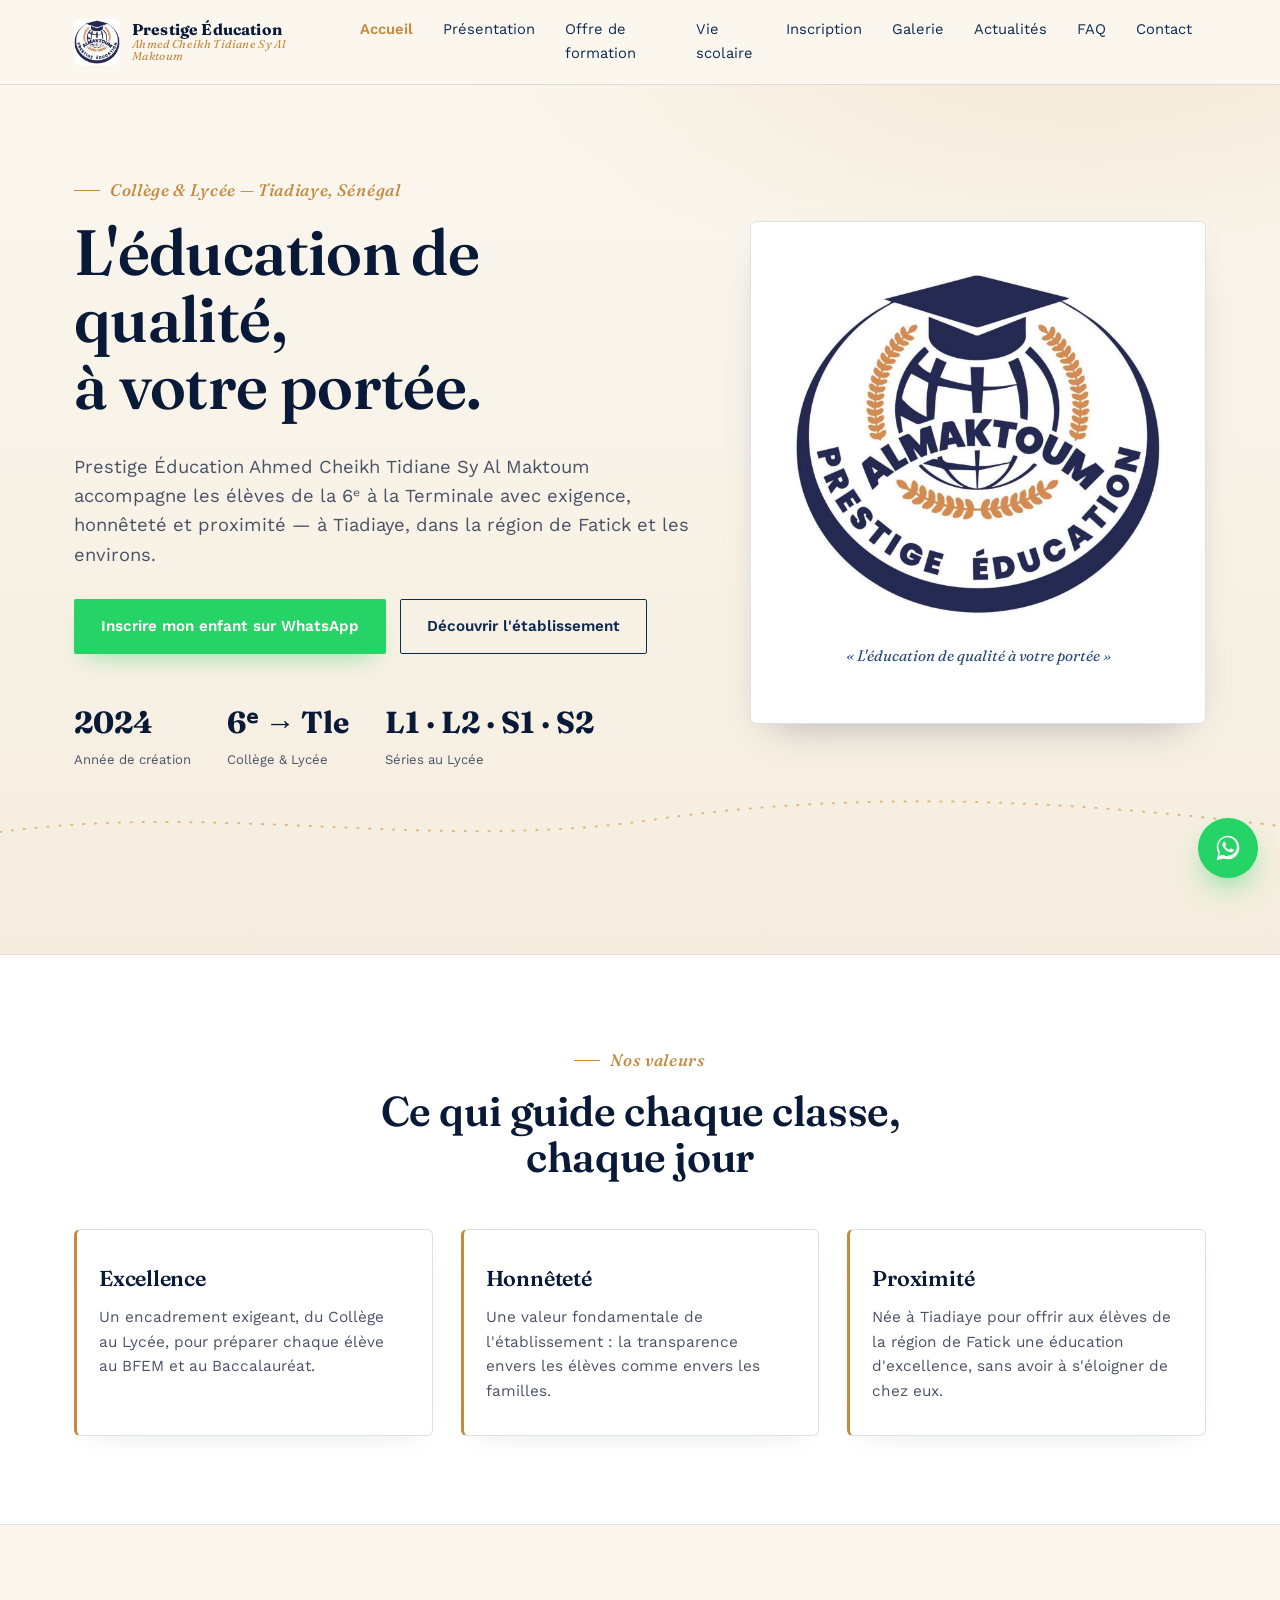
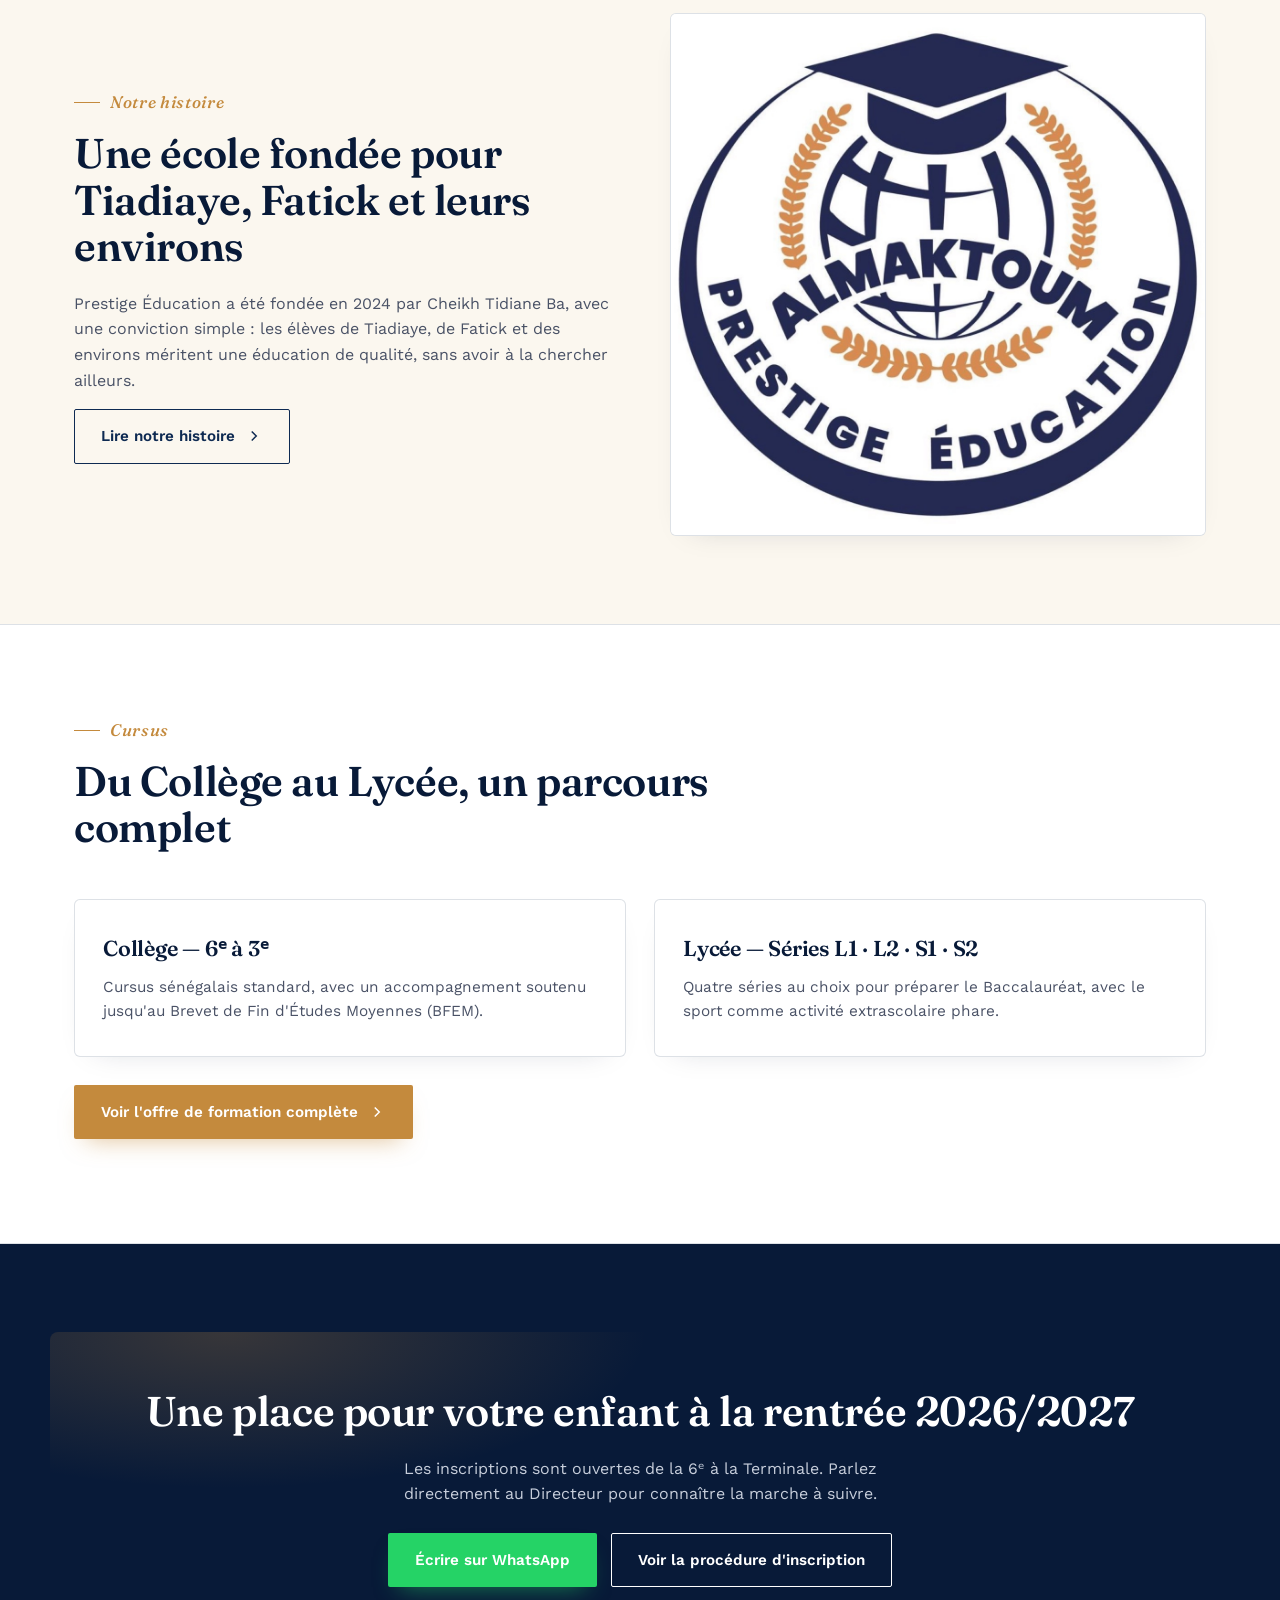
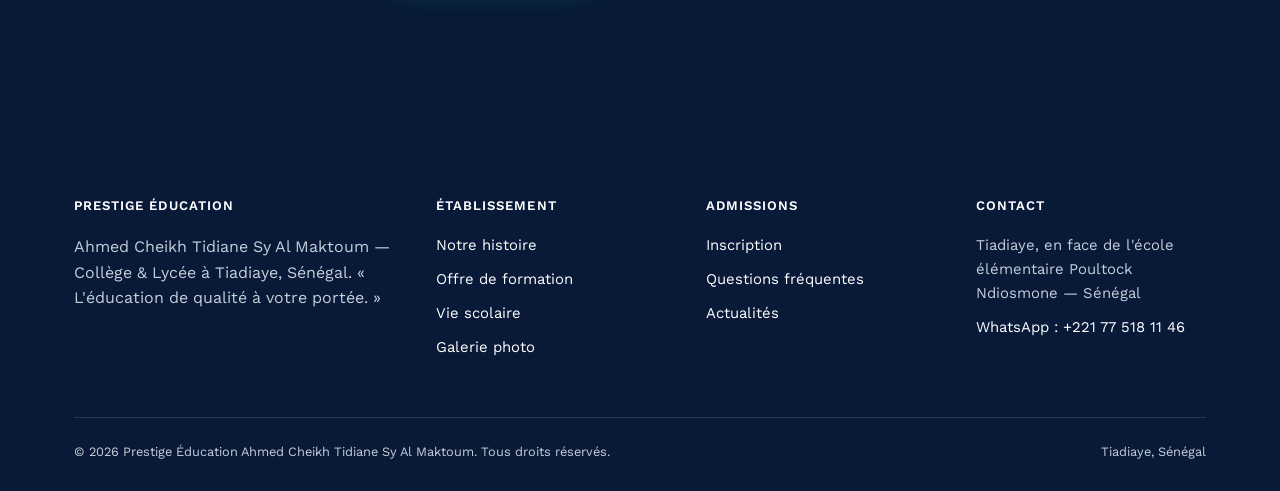
==== commit d009d964: "Update index.html" ====
--- a/index.html
+++ b/index.html
@@ -80,7 +80,7 @@
     <div class="grid grid-3">
       <div class="card value-card reveal"><h3>Excellence</h3><p>Un encadrement exigeant, du Collège au Lycée, pour préparer chaque élève au BFEM et au Baccalauréat.</p></div>
       <div class="card value-card reveal"><h3>Honnêteté</h3><p>Une valeur fondamentale de l'établissement : la transparence envers les élèves comme envers les familles.</p></div>
-      <div class="card value-card reveal"><h3>Proximité</h3><p>Née à Tiadiaye pour donner aux enfants du village l'éducation qu'ils méritent, sans avoir à s'éloigner.</p></div>
+      <div class="card value-card reveal"><h3>Proximité</h3><p>Née à Tiadiaye pour offrir aux élèves de la région de Fatick une éducation d'excellence, sans avoir à s'éloigner de chez eux.</p></div>
     </div>
   </div>
 </section>
@@ -90,8 +90,8 @@
     <div class="grid grid-2" style="align-items:center;gap:60px;">
       <div class="reveal">
         <p class="eyebrow">Notre histoire</p>
-        <h2>Une école fondée pour le village de Tiadiaye</h2>
-        <p>Prestige Éducation a été fondée en 2024 par Cheikh Tidiane Ba, avec une conviction simple : les enfants de Tiadiaye méritent une éducation de qualité, sans avoir à la chercher ailleurs.</p>
+        <h2>Une école fondée pour Tiadiaye, Fatick et leurs environs</h2>
+        <p>Prestige Éducation a été fondée en 2024 par Cheikh Tidiane Ba, avec une conviction simple : les élèves de Tiadiaye, de Fatick et des environs méritent une éducation de qualité, sans avoir à la chercher ailleurs.</p>
         <a class="btn btn-outline" href="presentation.html">Lire notre histoire <svg viewBox="0 0 24 24" width="18" height="18" fill="none" stroke="currentColor" stroke-width="2"><path d="M9 18l6-6-6-6"/></svg></a>
       </div>
       <div class="reveal">
